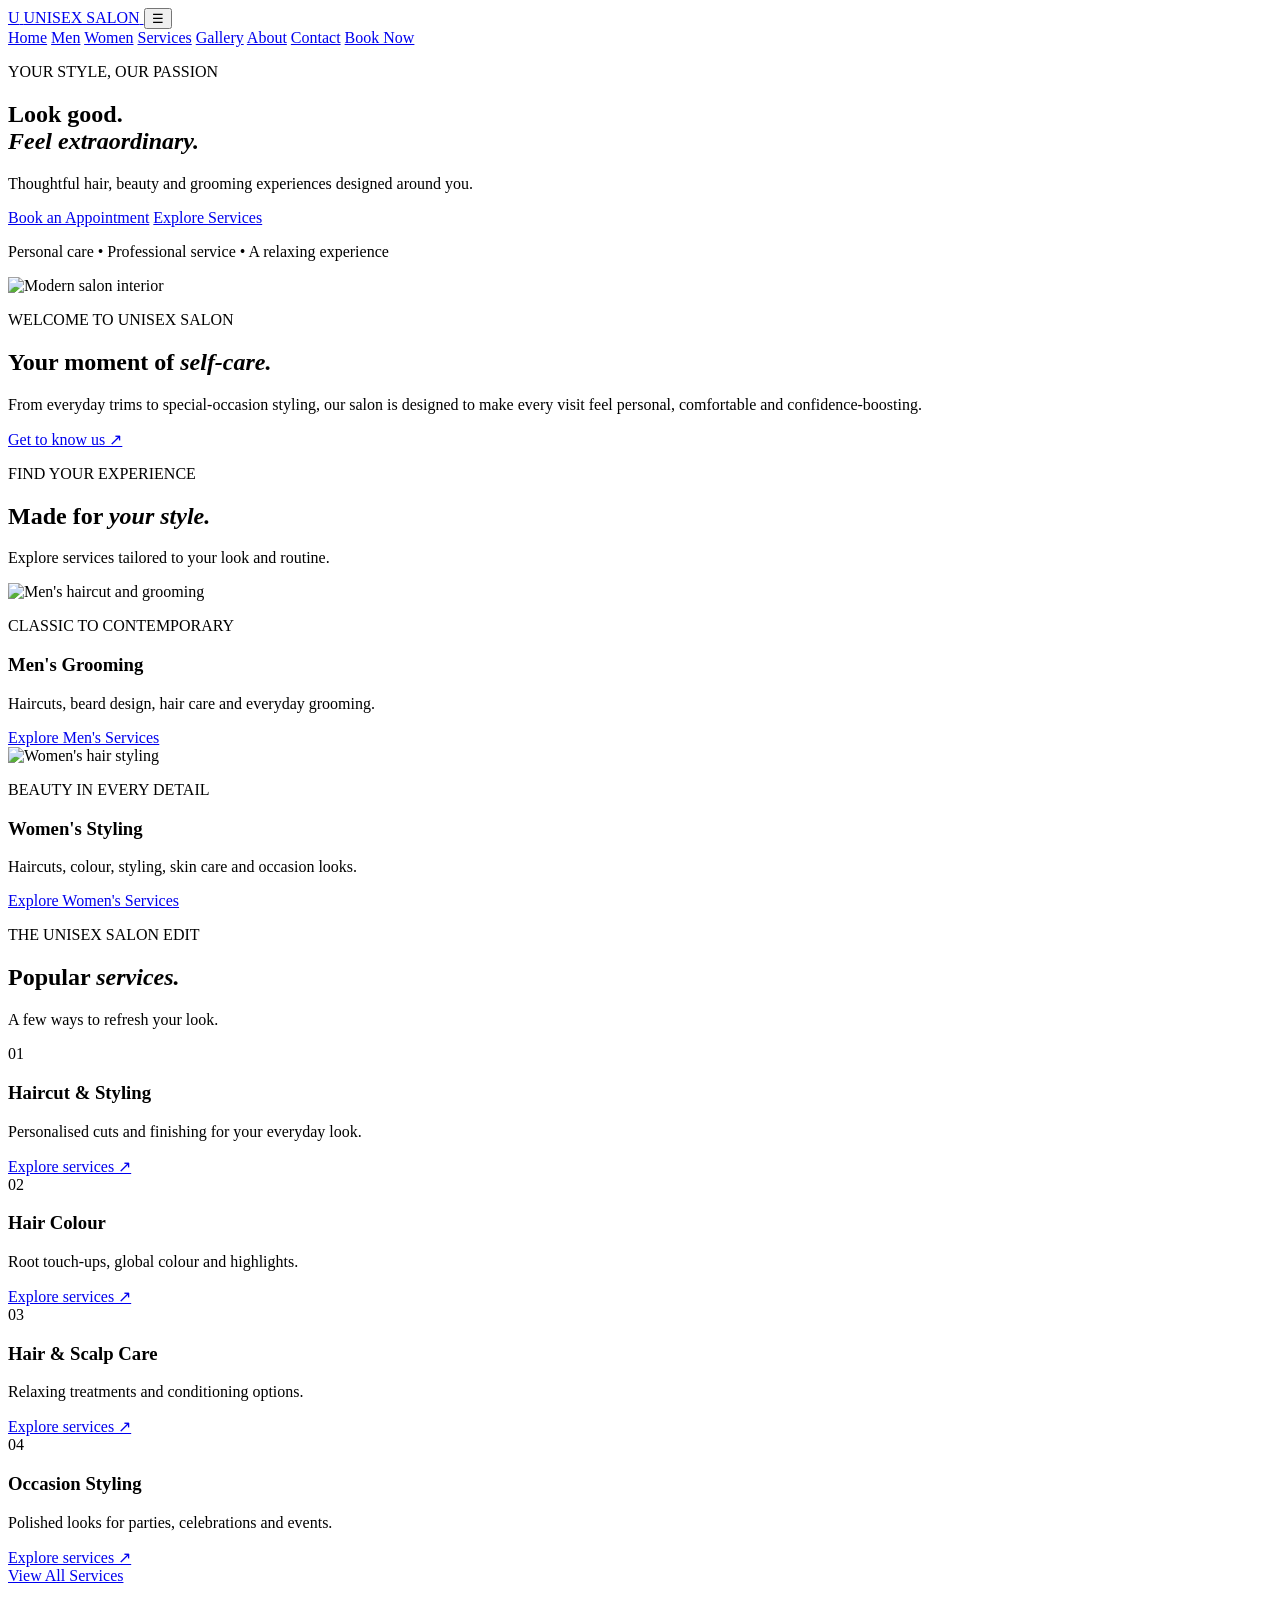
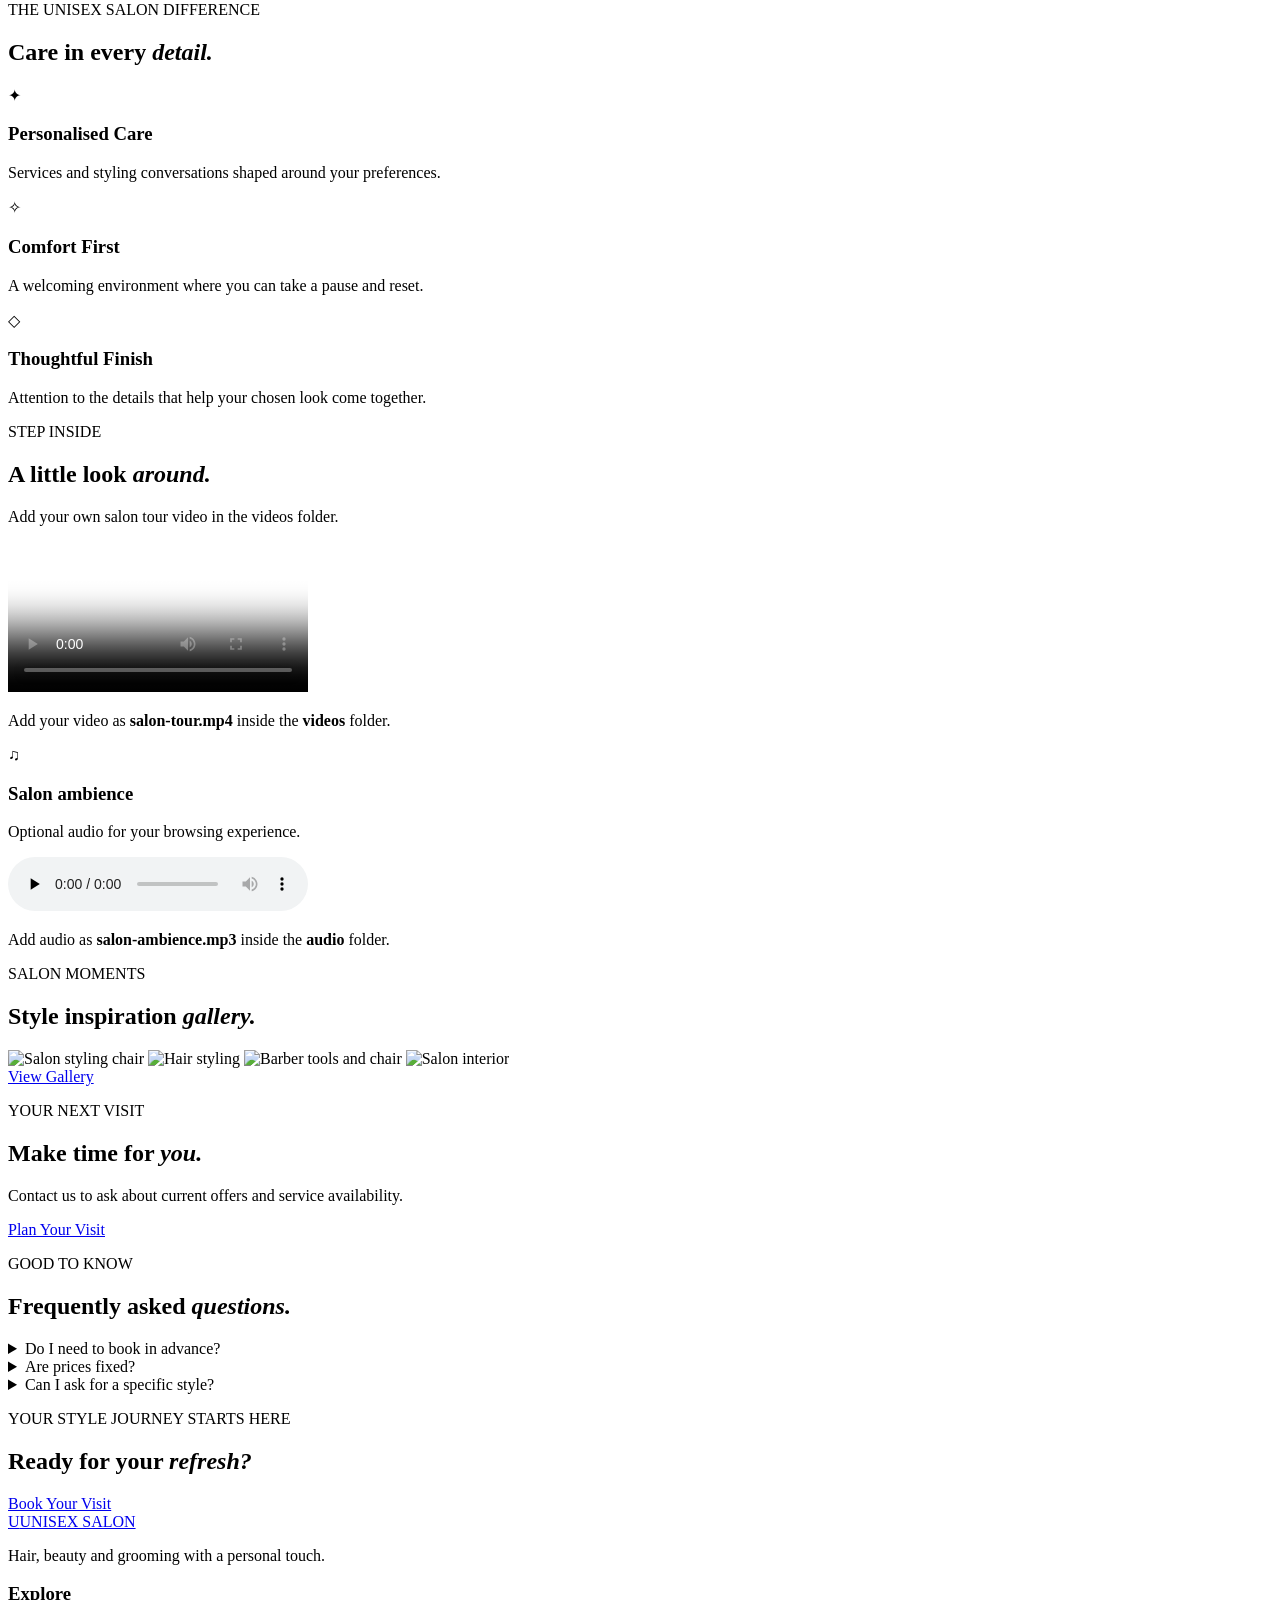
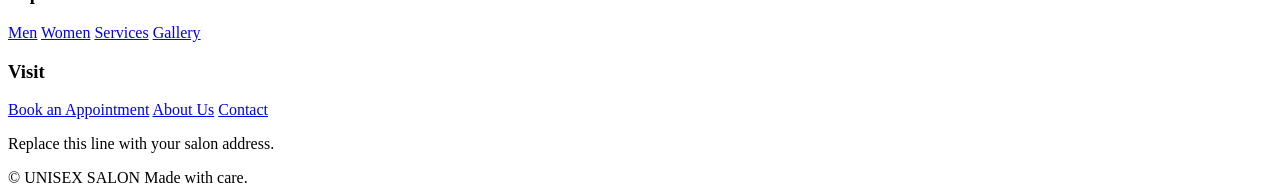
==== index.html @ 88fd53bd "Add initial index.html for UNISEX SALON Initial commit of the UNISEX SALON homepage with layout and " ====
<!DOCTYPE html>
<html lang="en">
<head>
  <meta charset="UTF-8">
  <meta name="viewport" content="width=device-width, initial-scale=1.0">
  <meta name="description" content="Hair, beauty and grooming services at UNISEX SALON.">
  <title>UNISEX SALON | Home</title>
  <link rel="stylesheet" href="style.css">
  <script src="script.js" defer></script>
</head>
<body>

<header class="site-header">
  <nav class="navbar container" aria-label="Main navigation">
    <a class="brand" href="index.html">
      <span class="brand-icon">U</span>
      <span>UNISEX SALON</span>
    </a>

    <button class="menu-toggle" id="menuToggle" aria-label="Open navigation" aria-expanded="false">☰</button>

    <div class="nav-links" id="navLinks">
      <a class="active" href="index.html">Home</a>
      <a href="men.html">Men</a>
      <a href="women.html">Women</a>
      <a href="services.html">Services</a>
      <a href="gallery.html">Gallery</a>
      <a href="about.html">About</a>
      <a href="contact.html">Contact</a>
      <a class="nav-book" href="booking.html">Book Now</a>
    </div>
  </nav>
</header>

<main>
  <section class="hero">
    <div class="hero-content container">
      <div class="hero-copy">
        <p class="eyebrow">YOUR STYLE, OUR PASSION</p>
        <h1>Look good.<br><em>Feel extraordinary.</em></h1>
        <p>Thoughtful hair, beauty and grooming experiences designed around you.</p>
        <div class="hero-buttons">
          <a class="btn btn-primary" href="booking.html">Book an Appointment</a>
          <a class="btn btn-outline" href="services.html">Explore Services</a>
        </div>
        <p class="hero-note">Personal care • Professional service • A relaxing experience</p>
      </div>

      <div class="hero-image">
        <img src="https://images.unsplash.com/photo-1560066984-138dadb4c035?auto=format&fit=crop&w=1100&q=85" alt="Modern salon interior">
      </div>
    </div>
  </section>

  <section class="section-padding container intro-grid">
    <div>
      <p class="eyebrow">WELCOME TO UNISEX SALON</p>
      <h2>Your moment of <em>self-care.</em></h2>
    </div>
    <div>
      <p class="intro-description">From everyday trims to special-occasion styling, our salon is designed to make every visit feel personal, comfortable and confidence-boosting.</p>
      <a class="text-link" href="about.html">Get to know us ↗</a>
    </div>
  </section>

  <section class="section-padding soft-bg">
    <div class="container">
      <div class="section-heading">
        <p class="eyebrow">FIND YOUR EXPERIENCE</p>
        <h2>Made for <em>your style.</em></h2>
        <p>Explore services tailored to your look and routine.</p>
      </div>

      <div class="studio-grid">
        <article class="studio-card">
          <img src="https://images.unsplash.com/photo-1503951914875-452162b0f3f1?auto=format&fit=crop&w=900&q=80" alt="Men's haircut and grooming">
          <div class="studio-content">
            <p class="eyebrow">CLASSIC TO CONTEMPORARY</p>
            <h3>Men's Grooming</h3>
            <p>Haircuts, beard design, hair care and everyday grooming.</p>
            <a class="btn btn-light" href="men.html">Explore Men's Services</a>
          </div>
        </article>

        <article class="studio-card">
          <img src="https://images.unsplash.com/photo-1522337360788-8b13dee7a37e?auto=format&fit=crop&w=900&q=80" alt="Women's hair styling">
          <div class="studio-content">
            <p class="eyebrow">BEAUTY IN EVERY DETAIL</p>
            <h3>Women's Styling</h3>
            <p>Haircuts, colour, styling, skin care and occasion looks.</p>
            <a class="btn btn-light" href="women.html">Explore Women's Services</a>
          </div>
        </article>
      </div>
    </div>
  </section>

  <section class="section-padding container">
    <div class="section-heading">
      <p class="eyebrow">THE UNISEX SALON EDIT</p>
      <h2>Popular <em>services.</em></h2>
      <p>A few ways to refresh your look.</p>
    </div>

    <div class="service-grid">
      <article class="service-card">
        <span class="service-number">01</span>
        <h3>Haircut & Styling</h3>
        <p>Personalised cuts and finishing for your everyday look.</p>
        <a href="services.html" class="text-link">Explore services ↗</a>
      </article>
      <article class="service-card">
        <span class="service-number">02</span>
        <h3>Hair Colour</h3>
        <p>Root touch-ups, global colour and highlights.</p>
        <a href="services.html" class="text-link">Explore services ↗</a>
      </article>
      <article class="service-card">
        <span class="service-number">03</span>
        <h3>Hair & Scalp Care</h3>
        <p>Relaxing treatments and conditioning options.</p>
        <a href="services.html" class="text-link">Explore services ↗</a>
      </article>
      <article class="service-card">
        <span class="service-number">04</span>
        <h3>Occasion Styling</h3>
        <p>Polished looks for parties, celebrations and events.</p>
        <a href="services.html" class="text-link">Explore services ↗</a>
      </article>
    </div>

    <div class="center-action">
      <a class="btn btn-outline-dark" href="services.html">View All Services</a>
    </div>
  </section>

  <section class="section-padding dark-bg">
    <div class="container">
      <div class="section-heading light-heading">
        <p class="eyebrow">THE UNISEX SALON DIFFERENCE</p>
        <h2>Care in every <em>detail.</em></h2>
      </div>

      <div class="benefit-grid">
        <article class="benefit-card">
          <span class="benefit-icon">✦</span>
          <h3>Personalised Care</h3>
          <p>Services and styling conversations shaped around your preferences.</p>
        </article>
        <article class="benefit-card">
          <span class="benefit-icon">✧</span>
          <h3>Comfort First</h3>
          <p>A welcoming environment where you can take a pause and reset.</p>
        </article>
        <article class="benefit-card">
          <span class="benefit-icon">◇</span>
          <h3>Thoughtful Finish</h3>
          <p>Attention to the details that help your chosen look come together.</p>
        </article>
      </div>
    </div>
  </section>

  <section class="section-padding container media-section">
    <div class="section-heading">
      <p class="eyebrow">STEP INSIDE</p>
      <h2>A little look <em>around.</em></h2>
      <p>Add your own salon tour video in the videos folder.</p>
    </div>

    <div class="video-frame">
      <video controls preload="metadata" poster="https://images.unsplash.com/photo-1521590832167-7bcbfaa6381f?auto=format&fit=crop&w=1200&q=80">
        <source src="videos/salon-tour.mp4" type="video/mp4">
        Your browser does not support video.
      </video>
    </div>

    <p class="media-note">Add your video as <strong>salon-tour.mp4</strong> inside the <strong>videos</strong> folder.</p>

    <div class="audio-box">
      <div class="audio-symbol">♫</div>
      <div>
        <h3>Salon ambience</h3>
        <p>Optional audio for your browsing experience.</p>
        <audio controls preload="none">
          <source src="audio/salon-ambience.mp3" type="audio/mpeg">
          Your browser does not support audio.
        </audio>
      </div>
    </div>

    <p class="media-note">Add audio as <strong>salon-ambience.mp3</strong> inside the <strong>audio</strong> folder.</p>
  </section>

  <section class="section-padding soft-bg">
    <div class="container">
      <div class="section-heading">
        <p class="eyebrow">SALON MOMENTS</p>
        <h2>Style inspiration <em>gallery.</em></h2>
      </div>

      <div class="gallery-grid">
        <img src="https://images.unsplash.com/photo-1521590832167-7bcbfaa6381f?auto=format&fit=crop&w=700&q=80" alt="Salon styling chair">
        <img src="https://images.unsplash.com/photo-1522337360788-8b13dee7a37e?auto=format&fit=crop&w=700&q=80" alt="Hair styling">
        <img src="https://images.unsplash.com/photo-1503951914875-452162b0f3f1?auto=format&fit=crop&w=700&q=80" alt="Barber tools and chair">
        <img src="https://images.unsplash.com/photo-1560066984-138dadb4c035?auto=format&fit=crop&w=700&q=80" alt="Salon interior">
      </div>

      <div class="center-action">
        <a class="btn btn-outline-dark" href="gallery.html">View Gallery</a>
      </div>
    </div>
  </section>

  <section class="section-padding container">
    <div class="offer-box">
      <div>
        <p class="eyebrow">YOUR NEXT VISIT</p>
        <h2>Make time for <em>you.</em></h2>
        <p>Contact us to ask about current offers and service availability.</p>
      </div>
      <a class="btn btn-primary" href="booking.html">Plan Your Visit</a>
    </div>
  </section>

  <section class="section-padding container">
    <div class="section-heading">
      <p class="eyebrow">GOOD TO KNOW</p>
      <h2>Frequently asked <em>questions.</em></h2>
    </div>

    <div class="faq-container">
      <details>
        <summary>Do I need to book in advance?</summary>
        <p>Booking ahead is recommended, especially for colour, bridal and occasion services.</p>
      </details>
      <details>
        <summary>Are prices fixed?</summary>
        <p>Prices can vary by hair length, product use and service complexity. Confirm the final price with the salon before starting.</p>
      </details>
      <details>
        <summary>Can I ask for a specific style?</summary>
        <p>Yes. Bring a reference photo and discuss the result you want with your stylist.</p>
      </details>
    </div>
  </section>

  <section class="final-cta">
    <div class="container">
      <p class="eyebrow">YOUR STYLE JOURNEY STARTS HERE</p>
      <h2>Ready for your <em>refresh?</em></h2>
      <a class="btn btn-light" href="booking.html">Book Your Visit</a>
    </div>
  </section>
</main>

<footer class="site-footer">
  <div class="container footer-grid">
    <div class="footer-brand">
      <a class="brand" href="index.html"><span class="brand-icon">U</span><span>UNISEX SALON</span></a>
      <p>Hair, beauty and grooming with a personal touch.</p>
    </div>
    <div>
      <h3>Explore</h3>
      <a href="men.html">Men</a>
      <a href="women.html">Women</a>
      <a href="services.html">Services</a>
      <a href="gallery.html">Gallery</a>
    </div>
    <div>
      <h3>Visit</h3>
      <a href="booking.html">Book an Appointment</a>
      <a href="about.html">About Us</a>
      <a href="contact.html">Contact</a>
      <p>Replace this line with your salon address.</p>
    </div>
  </div>
  <div class="container footer-bottom">
    <span>© <span id="currentYear"></span> UNISEX SALON</span>
    <span>Made with care.</span>
  </div>
</footer>

</body>
</html>
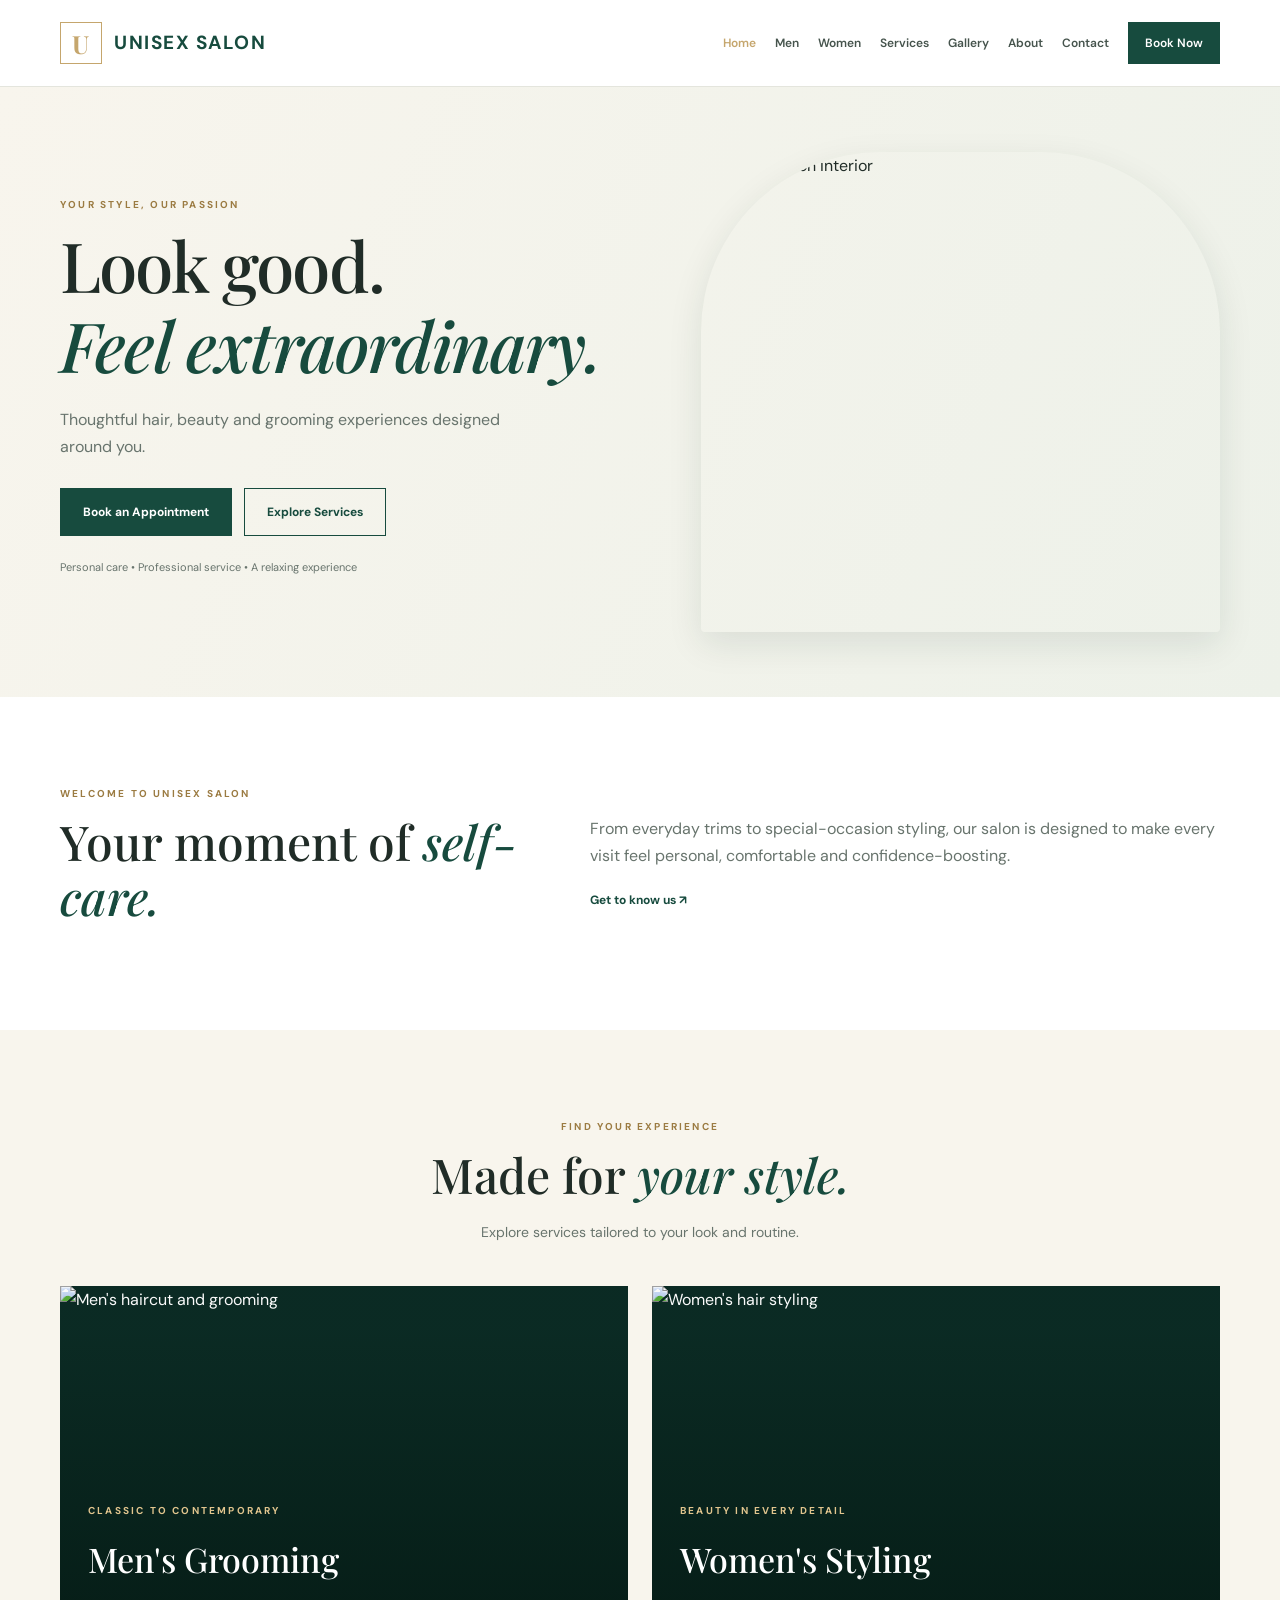
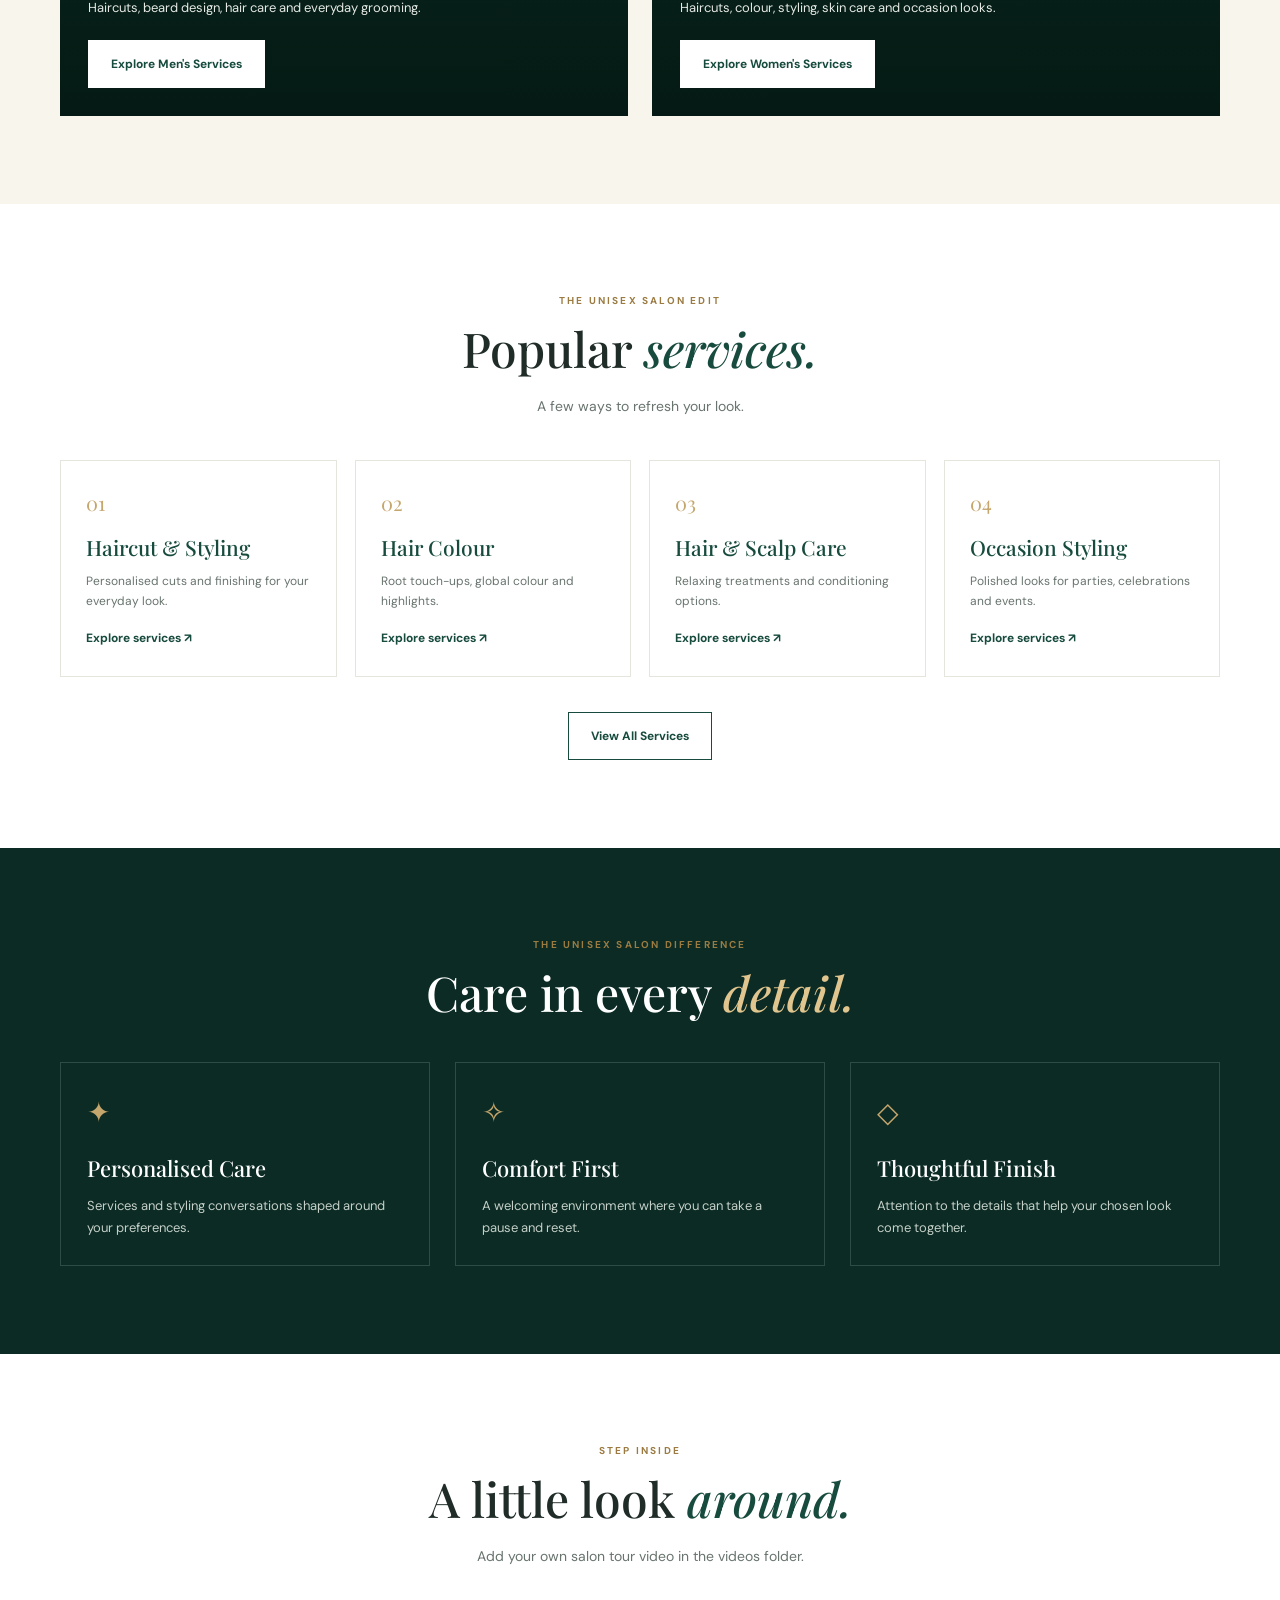
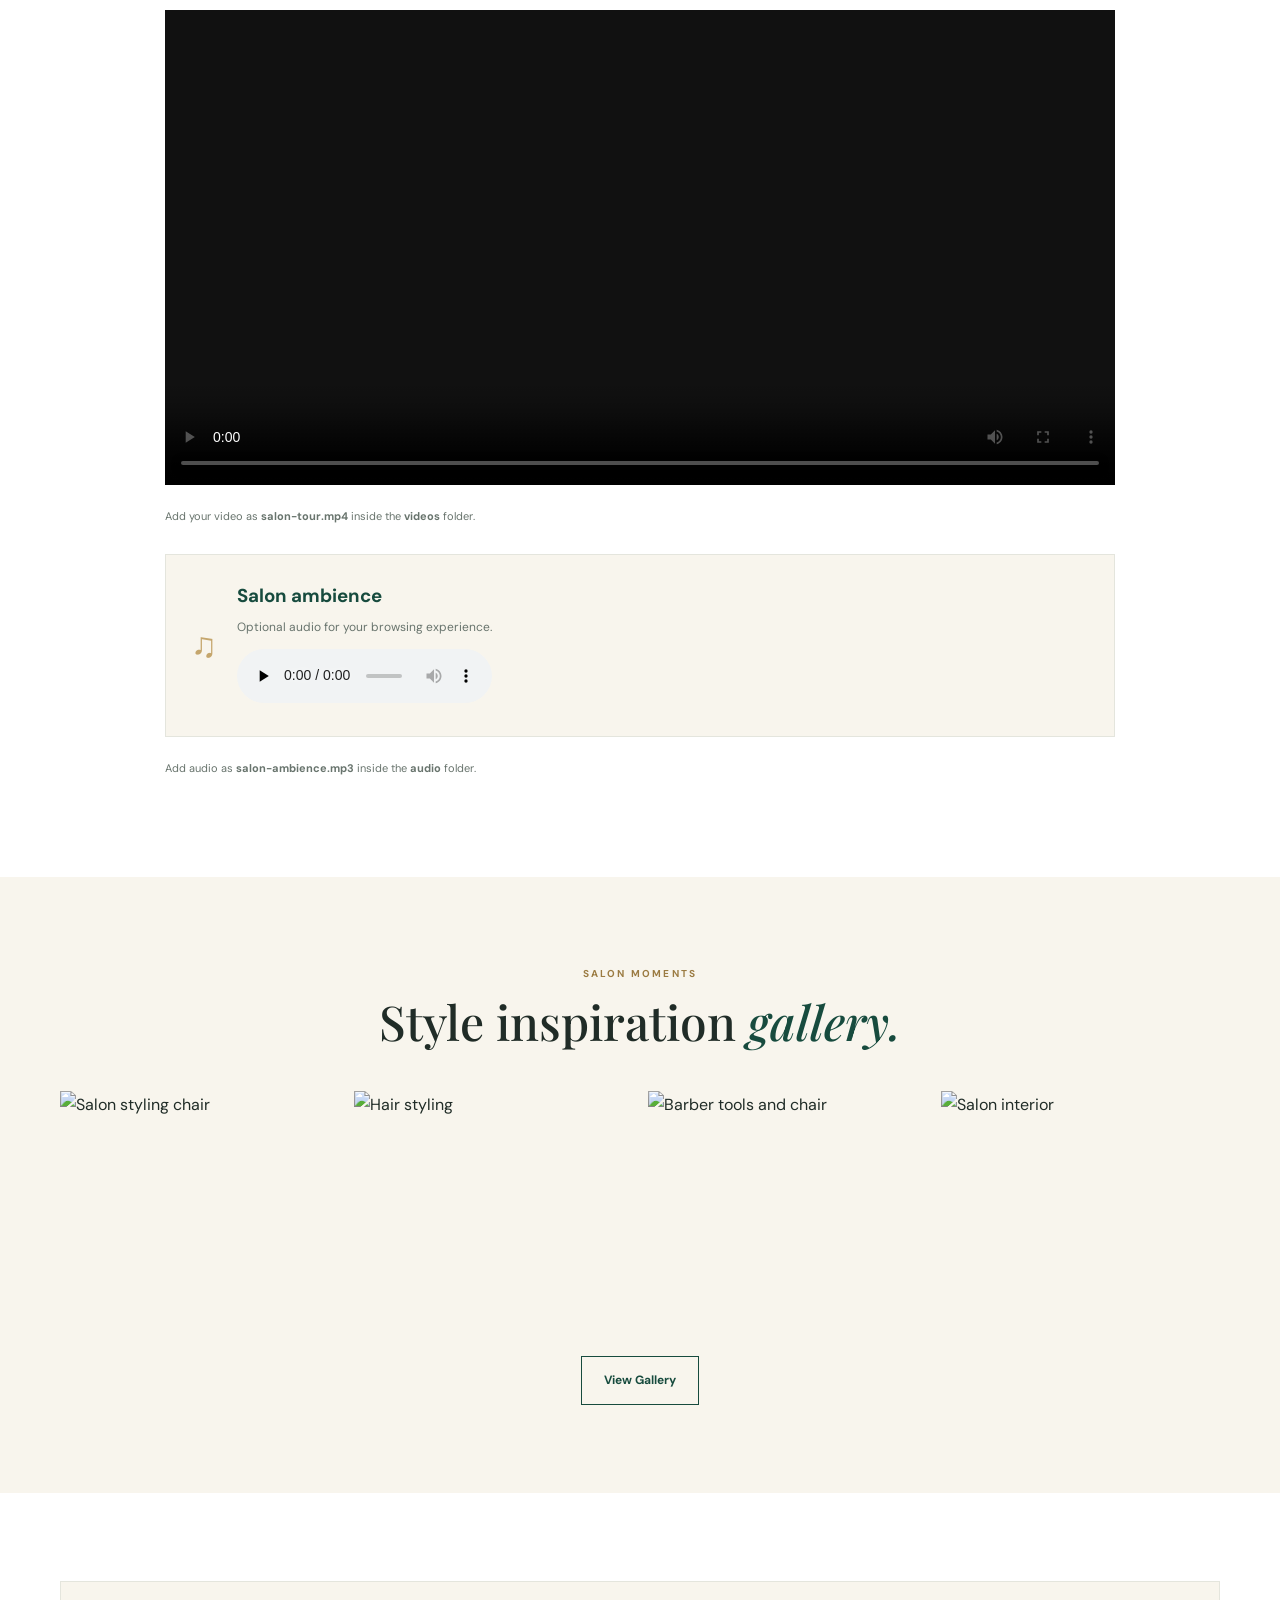
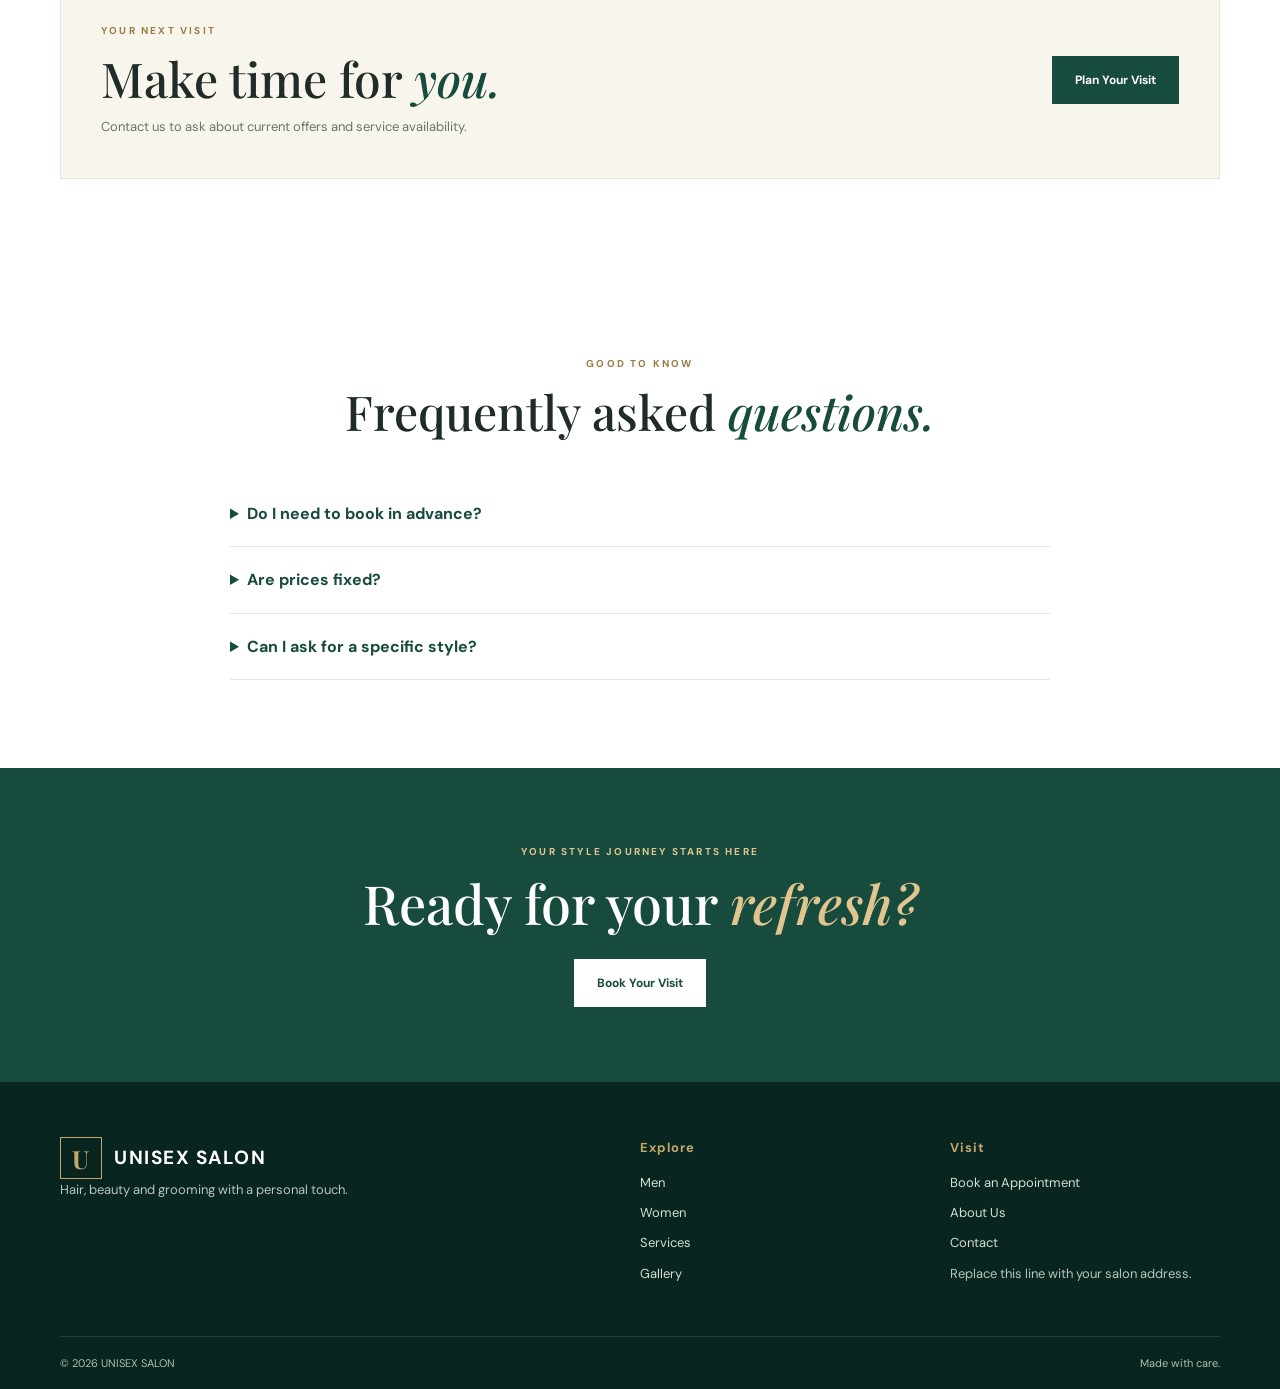
==== commit d1392017: "Change video and audio sources to external URLs Updated video and audio sources to use external link" ====
--- a/index.html
+++ b/index.html
@@ -169,8 +169,8 @@
     </div>
 
     <div class="video-frame">
-      <video controls preload="metadata" poster="https://images.unsplash.com/photo-1521590832167-7bcbfaa6381f?auto=format&fit=crop&w=1200&q=80">
-        <source src="videos/salon-tour.mp4" type="video/mp4">
+      <video controls preload="metadata" poster="https://www.pexels.com/download/video/7424085/">
+        <source src="https://www.pexels.com/download/video/7424085/" type="video/mp4">
         Your browser does not support video.
       </video>
     </div>
@@ -183,7 +183,7 @@
         <h3>Salon ambience</h3>
         <p>Optional audio for your browsing experience.</p>
         <audio controls preload="none">
-          <source src="audio/salon-ambience.mp3" type="audio/mpeg">
+          <source src="https://pixabay.com/users/the_mountain-3616498/" type="audio/mpeg">
           Your browser does not support audio.
         </audio>
       </div>
--- a/style.css
+++ b/style.css
@@ -0,0 +1,1138 @@
+@import url('https://fonts.googleapis.com/css2?family=DM+Sans:wght@400;500;600;700&family=Playfair+Display:ital,wght@0,500;0,600;0,700;1,500;1,600&display=swap');
+
+:root {
+  --green: #174b3e;
+  --green-dark: #0b2b24;
+  --gold: #c5a66d;
+  --cream: #f8f5ed;
+  --white: #ffffff;
+  --ink: #202c27;
+  --muted: #68746d;
+  --line: #e4e5dd;
+  --shadow: 0 12px 35px rgba(18, 48, 38, 0.10);
+}
+
+* {
+  box-sizing: border-box;
+}
+
+html {
+  scroll-behavior: smooth;
+}
+
+body {
+  margin: 0;
+  font-family: 'DM Sans', sans-serif;
+  color: var(--ink);
+  background: var(--white);
+  line-height: 1.7;
+}
+
+img,
+video {
+  display: block;
+  max-width: 100%;
+}
+
+img {
+  object-fit: cover;
+}
+
+a {
+  color: inherit;
+  text-decoration: none;
+}
+
+button,
+input,
+select,
+textarea {
+  font: inherit;
+}
+
+.container {
+  width: min(1160px, calc(100% - 48px));
+  margin-inline: auto;
+}
+
+.section-padding {
+  padding-top: 88px;
+  padding-bottom: 88px;
+}
+
+.soft-bg {
+  background: var(--cream);
+}
+
+.dark-bg {
+  background: var(--green-dark);
+  color: var(--white);
+}
+
+.site-header {
+  position: sticky;
+  top: 0;
+  z-index: 100;
+  background: rgba(255, 255, 255, 0.97);
+  border-bottom: 1px solid var(--line);
+  backdrop-filter: blur(12px);
+}
+
+.navbar {
+  min-height: 86px;
+  display: flex;
+  align-items: center;
+  justify-content: space-between;
+  gap: 25px;
+}
+
+.brand {
+  display: inline-flex;
+  align-items: center;
+  gap: 12px;
+  flex-shrink: 0;
+  color: var(--green);
+  font-size: 19px;
+  font-weight: 700;
+  letter-spacing: 1.5px;
+}
+
+.brand-icon {
+  display: grid;
+  place-items: center;
+  width: 42px;
+  height: 42px;
+  border: 1px solid var(--gold);
+  color: var(--gold);
+  font-family: 'Playfair Display', serif;
+  font-size: 25px;
+}
+
+.nav-links {
+  display: flex;
+  align-items: center;
+  gap: 19px;
+}
+
+.nav-links > a {
+  font-size: 12px;
+  font-weight: 600;
+  color: #46544d;
+  transition: color 0.2s ease;
+}
+
+.nav-links > a:hover,
+.nav-links > a.active {
+  color: var(--gold);
+}
+
+.nav-links .nav-book {
+  padding: 11px 17px;
+  background: var(--green);
+  color: var(--white);
+}
+
+.nav-links .nav-book:hover,
+.nav-links .nav-book.active {
+  background: var(--green-dark);
+  color: var(--white);
+}
+
+.menu-toggle {
+  display: none;
+  background: transparent;
+  border: 1px solid var(--line);
+  color: var(--green);
+  padding: 7px 12px;
+  font-size: 22px;
+  cursor: pointer;
+}
+
+.hero {
+  background: linear-gradient(115deg, #f8f5ed, #edf1e9);
+  overflow: hidden;
+}
+
+.hero-content {
+  min-height: 610px;
+  display: grid;
+  grid-template-columns: 1fr 0.9fr;
+  align-items: center;
+  gap: 65px;
+  padding-top: 55px;
+  padding-bottom: 55px;
+}
+
+.hero-copy {
+  padding: 20px 0;
+}
+
+.eyebrow {
+  margin: 0 0 12px;
+  color: #9b7b42;
+  font-size: 10px;
+  font-weight: 700;
+  letter-spacing: 2.2px;
+  text-transform: uppercase;
+}
+
+h1,
+h2,
+h3,
+p {
+  margin-top: 0;
+}
+
+h1,
+h2 {
+  font-family: 'Playfair Display', serif;
+  font-weight: 500;
+  line-height: 1.15;
+}
+
+.hero h1,
+.page-hero h1 {
+  margin-bottom: 22px;
+  font-size: clamp(44px, 5.4vw, 74px);
+  letter-spacing: -1.8px;
+}
+
+h1 em,
+h2 em {
+  color: var(--green);
+  font-weight: 500;
+}
+
+.dark-bg h2 em,
+.final-cta h2 em {
+  color: #e1c58e;
+}
+
+.hero-copy > p:not(.eyebrow):not(.hero-note) {
+  max-width: 480px;
+  color: var(--muted);
+}
+
+.hero-image {
+  height: 480px;
+  overflow: hidden;
+  border-radius: 180px 180px 4px 4px;
+  box-shadow: var(--shadow);
+}
+
+.hero-image img {
+  width: 100%;
+  height: 100%;
+}
+
+.hero-buttons {
+  display: flex;
+  flex-wrap: wrap;
+  gap: 12px;
+  margin-top: 27px;
+}
+
+.btn {
+  display: inline-flex;
+  align-items: center;
+  justify-content: center;
+  padding: 13px 22px;
+  border: 1px solid transparent;
+  font-size: 12px;
+  font-weight: 700;
+  cursor: pointer;
+  transition: transform 0.2s ease, background 0.2s ease;
+}
+
+.btn:hover {
+  transform: translateY(-2px);
+}
+
+.btn-primary {
+  background: var(--green);
+  color: var(--white);
+}
+
+.btn-primary:hover {
+  background: var(--green-dark);
+}
+
+.btn-outline {
+  border-color: var(--green);
+  color: var(--green);
+  background: transparent;
+}
+
+.btn-outline-dark {
+  border-color: var(--green);
+  color: var(--green);
+  background: transparent;
+}
+
+.btn-light {
+  background: var(--white);
+  color: var(--green);
+}
+
+.hero-note,
+.media-note {
+  margin-top: 22px;
+  color: var(--muted);
+  font-size: 11px;
+}
+
+.intro-grid {
+  display: grid;
+  grid-template-columns: 0.85fr 1.15fr;
+  gap: 65px;
+  align-items: center;
+}
+
+h2 {
+  margin-bottom: 18px;
+  font-size: clamp(32px, 4vw, 48px);
+}
+
+.intro-description {
+  color: var(--muted);
+}
+
+.text-link {
+  color: var(--green);
+  font-size: 12px;
+  font-weight: 700;
+}
+
+.section-heading {
+  max-width: 720px;
+  margin: 0 auto 42px;
+  text-align: center;
+}
+
+.section-heading > p:not(.eyebrow) {
+  color: var(--muted);
+  font-size: 14px;
+}
+
+.light-heading h2,
+.light-heading p:not(.eyebrow) {
+  color: var(--white);
+}
+
+.studio-grid {
+  display: grid;
+  grid-template-columns: repeat(2, minmax(0, 1fr));
+  gap: 24px;
+}
+
+.studio-card {
+  position: relative;
+  min-height: 430px;
+  overflow: hidden;
+  background: var(--green-dark);
+  color: var(--white);
+}
+
+.studio-card::after {
+  position: absolute;
+  inset: 0;
+  content: "";
+  background: linear-gradient(0deg, rgba(4, 24, 18, 0.92), rgba(4, 24, 18, 0.02) 90%);
+}
+
+.studio-card > img {
+  position: absolute;
+  inset: 0;
+  width: 100%;
+  height: 100%;
+  transition: transform 0.5s ease;
+}
+
+.studio-card:hover > img {
+  transform: scale(1.04);
+}
+
+.studio-content {
+  position: absolute;
+  z-index: 1;
+  right: 28px;
+  bottom: 28px;
+  left: 28px;
+}
+
+.studio-content h3 {
+  margin-bottom: 8px;
+  font-family: 'Playfair Display', serif;
+  font-size: 34px;
+  font-weight: 500;
+}
+
+.studio-content p:not(.eyebrow) {
+  max-width: 420px;
+  color: #e5e9e4;
+  font-size: 13px;
+}
+
+.studio-content .eyebrow {
+  color: #e1c58e;
+}
+
+.studio-content .btn {
+  margin-top: 8px;
+}
+
+.service-grid {
+  display: grid;
+  grid-template-columns: repeat(4, minmax(0, 1fr));
+  gap: 18px;
+}
+
+.service-grid-spaced {
+  margin-top: 50px;
+}
+
+.service-card {
+  min-height: 190px;
+  padding: 25px;
+  border: 1px solid var(--line);
+  background: var(--white);
+  transition: transform 0.2s ease, box-shadow 0.2s ease;
+}
+
+.service-card:hover {
+  transform: translateY(-4px);
+  box-shadow: var(--shadow);
+}
+
+.service-number {
+  display: inline-block;
+  margin-bottom: 14px;
+  color: var(--gold);
+  font-family: 'Playfair Display', serif;
+  font-size: 20px;
+}
+
+.service-card h3 {
+  margin-bottom: 9px;
+  color: var(--green);
+  font-family: 'Playfair Display', serif;
+  font-size: 21px;
+  font-weight: 500;
+  line-height: 1.3;
+}
+
+.service-card p {
+  margin-bottom: 12px;
+  color: var(--muted);
+  font-size: 12px;
+}
+
+.center-action {
+  display: flex;
+  justify-content: center;
+  flex-wrap: wrap;
+  gap: 12px;
+  margin-top: 35px;
+}
+
+.benefit-grid {
+  display: grid;
+  grid-template-columns: repeat(3, minmax(0, 1fr));
+  gap: 25px;
+}
+
+.benefit-card {
+  padding: 26px;
+  border: 1px solid rgba(255, 255, 255, 0.15);
+}
+
+.benefit-icon {
+  color: var(--gold);
+  font-size: 28px;
+}
+
+.benefit-card h3 {
+  margin: 13px 0 8px;
+  font-family: 'Playfair Display', serif;
+  font-size: 22px;
+  font-weight: 500;
+}
+
+.benefit-card p {
+  margin-bottom: 0;
+  color: #c5d0c8;
+  font-size: 13px;
+}
+
+.media-section {
+  max-width: 950px;
+}
+
+.video-frame {
+  overflow: hidden;
+  background: #111;
+}
+
+.video-frame video {
+  width: 100%;
+  max-height: 540px;
+}
+
+.audio-box {
+  display: flex;
+  align-items: center;
+  gap: 20px;
+  margin-top: 28px;
+  padding: 25px;
+  border: 1px solid var(--line);
+  background: var(--cream);
+}
+
+.audio-symbol {
+  color: var(--gold);
+  font-size: 35px;
+}
+
+.audio-box h3 {
+  margin-bottom: 5px;
+  color: var(--green);
+}
+
+.audio-box p {
+  margin-bottom: 12px;
+  color: var(--muted);
+  font-size: 12px;
+}
+
+.audio-box audio {
+  width: min(100%, 360px);
+}
+
+.gallery-grid,
+.gallery-large {
+  display: grid;
+  grid-template-columns: repeat(4, minmax(0, 1fr));
+  gap: 15px;
+}
+
+.gallery-grid img {
+  width: 100%;
+  height: 230px;
+}
+
+.gallery-large {
+  grid-template-columns: repeat(3, minmax(0, 1fr));
+}
+
+.gallery-large img {
+  width: 100%;
+  height: 300px;
+}
+
+.offer-box {
+  display: flex;
+  align-items: center;
+  justify-content: space-between;
+  gap: 30px;
+  padding: 40px;
+  border: 1px solid var(--line);
+  background: var(--cream);
+}
+
+.offer-box h2 {
+  margin-bottom: 10px;
+}
+
+.offer-box p:not(.eyebrow) {
+  margin-bottom: 0;
+  color: var(--muted);
+  font-size: 13px;
+}
+
+.faq-container {
+  max-width: 820px;
+  margin: auto;
+}
+
+.faq-container details {
+  padding: 19px 0;
+  border-bottom: 1px solid var(--line);
+}
+
+.faq-container summary {
+  color: var(--green);
+  font-weight: 700;
+  cursor: pointer;
+}
+
+.faq-container details p {
+  margin: 12px 0 0;
+  color: var(--muted);
+  font-size: 14px;
+}
+
+.final-cta {
+  padding: 75px 20px;
+  background: var(--green);
+  color: var(--white);
+  text-align: center;
+}
+
+.final-cta .eyebrow {
+  color: #e1c58e;
+}
+
+.final-cta h2 {
+  margin: 10px 0 25px;
+  color: var(--white);
+  font-size: clamp(34px, 5vw, 54px);
+}
+
+.site-footer {
+  padding: 55px 0 0;
+  background: #09251f;
+  color: var(--white);
+}
+
+.footer-grid {
+  display: grid;
+  grid-template-columns: 2fr 1fr 1fr;
+  gap: 40px;
+  padding-bottom: 38px;
+}
+
+.footer-brand .brand {
+  color: var(--white);
+}
+
+.footer-brand p,
+.site-footer p {
+  max-width: 320px;
+  color: #b7c5bd;
+  font-size: 13px;
+}
+
+.site-footer h3 {
+  color: var(--gold);
+  font-size: 13px;
+  letter-spacing: 1px;
+}
+
+.site-footer .footer-grid > div:not(:first-child) > a {
+  display: block;
+  margin: 8px 0;
+  color: #d5ddd7;
+  font-size: 13px;
+}
+
+.site-footer a:hover {
+  color: var(--gold);
+}
+
+.footer-bottom {
+  display: flex;
+  justify-content: space-between;
+  gap: 20px;
+  padding-top: 17px;
+  padding-bottom: 17px;
+  border-top: 1px solid rgba(255, 255, 255, 0.13);
+  color: #aebdb4;
+  font-size: 11px;
+}
+
+.page-hero {
+  padding: 90px 0;
+  background: linear-gradient(115deg, #f3f0e6, #e5ece5);
+}
+
+.page-hero h1 {
+  max-width: 760px;
+}
+
+.page-hero p:not(.eyebrow) {
+  max-width: 650px;
+  margin-bottom: 25px;
+  color: var(--muted);
+}
+
+.page-hero-women {
+  background: linear-gradient(115deg, #f6efe9, #e7eee7);
+}
+
+.content-grid {
+  display: grid;
+  grid-template-columns: 1fr 1fr;
+  align-items: center;
+  gap: 60px;
+}
+
+.feature-image {
+  width: 100%;
+  height: 430px;
+  border-radius: 160px 160px 3px 3px;
+}
+
+.notice {
+  margin-top: 28px;
+  padding: 15px 18px;
+  border-left: 3px solid var(--gold);
+  background: #f2ead7;
+  color: #665536;
+  font-size: 13px;
+}
+
+.table-wrap {
+  overflow-x: auto;
+  border: 1px solid var(--line);
+  background: var(--white);
+}
+
+.price-table {
+  width: 100%;
+  min-width: 600px;
+  border-collapse: collapse;
+}
+
+.price-table th {
+  background: var(--green);
+  color: var(--white);
+  text-align: left;
+  font-size: 12px;
+  letter-spacing: 0.6px;
+}
+
+.price-table th,
+.price-table td {
+  padding: 17px 20px;
+  border-bottom: 1px solid var(--line);
+}
+
+.price-table td {
+  font-size: 13px;
+}
+
+.price-table tr:last-child td {
+  border-bottom: 0;
+}
+
+.booking-layout {
+  display: grid;
+  grid-template-columns: 0.8fr 1.2fr;
+  align-items: start;
+  gap: 70px;
+}
+
+.booking-form {
+  padding: 32px;
+  border: 1px solid var(--line);
+  background: var(--white);
+  box-shadow: var(--shadow);
+}
+
+.booking-form h2 {
+  font-size: 30px;
+}
+
+.booking-form label {
+  display: block;
+  margin: 15px 0 6px;
+  color: var(--green);
+  font-size: 12px;
+  font-weight: 700;
+}
+
+.booking-form input,
+.booking-form select,
+.booking-form textarea {
+  width: 100%;
+  padding: 12px 13px;
+  border: 1px solid #d9ded8;
+  border-radius: 3px;
+  background: #fffefa;
+  color: var(--ink);
+}
+
+.booking-form input:focus,
+.booking-form select:focus,
+.booking-form textarea:focus {
+  outline: 2px solid #d8c08f;
+  border-color: var(--gold);
+}
+
+.form-submit {
+  width: 100%;
+  margin-top: 20px;
+}
+
+.form-message {
+  color: var(--green);
+  font-size: 13px;
+}
+
+.contact-detail {
+  padding: 15px 0;
+  border-bottom: 1px solid var(--line);
+}
+
+.contact-detail strong {
+  color: var(--green);
+}
+
+.contact-detail p {
+  margin: 5px 0;
+  color: var(--muted);
+  font-size: 14px;
+}
+
+
+/* UNISEX SALON - BOOKING PAGE */
+
+.booking-section {
+    max-width: 1100px;
+    margin: 50px auto;
+    padding: 24px;
+}
+
+.booking-heading {
+    text-align: center;
+    margin-bottom: 35px;
+}
+
+.booking-heading h1 {
+    font-size: clamp(32px, 5vw, 52px);
+    margin: 15px 0;
+}
+
+.booking-heading p {
+    line-height: 1.8;
+}
+
+.booking-heading p:first-child {
+    color: #d4af37;
+    letter-spacing: 3px;
+    font-weight: bold;
+}
+
+.booking-layout {
+    display: grid;
+    grid-template-columns: 0.8fr 1.5fr;
+    gap: 25px;
+}
+
+.booking-info,
+.booking-card {
+    background: #171714;
+    color: #f7f2e8;
+    border: 1px solid #51472d;
+    border-radius: 20px;
+    padding: 28px;
+}
+
+.booking-info {
+    background: linear-gradient(145deg, #29251b, #11110f);
+}
+
+.booking-info h2 {
+    color: #e0c36a;
+}
+
+.booking-info h3 {
+    color: #f0d98b;
+    margin-top: 25px;
+}
+
+.booking-card h2 {
+    font-size: 28px;
+}
+
+.booking-card > p {
+    line-height: 1.7;
+    color: #c5c0b5;
+}
+
+.booking-fields {
+    display: grid;
+    grid-template-columns: 1fr 1fr;
+    gap: 22px 18px;
+}
+
+.booking-field {
+    min-width: 0;
+}
+
+.booking-field.full {
+    grid-column: 1 / -1;
+}
+
+.booking-field label {
+    display: block;
+    margin-bottom: 9px;
+    font-weight: bold;
+    color: #f0d98b;
+}
+
+.booking-field input,
+.booking-field select,
+.booking-field textarea {
+    box-sizing: border-box;
+    display: block;
+    width: 100%;
+    padding: 15px;
+    border: 1px solid #514c3e;
+    border-radius: 10px;
+    background: #0c0c0b;
+    color: #fff;
+    font: inherit;
+    font-size: 16px;
+}
+
+.booking-field input:focus,
+.booking-field select:focus,
+.booking-field textarea:focus {
+    outline: 2px solid #d4af37;
+    border-color: #d4af37;
+}
+
+.booking-field input::placeholder,
+.booking-field textarea::placeholder {
+    color: #99958b;
+}
+
+.booking-field select option {
+    background: #171714;
+    color: #fff;
+}
+
+.booking-field textarea {
+    min-height: 130px;
+    resize: vertical;
+}
+
+.booking-submit {
+    width: 100%;
+    padding: 17px;
+    margin-top: 25px;
+    border: none;
+    border-radius: 10px;
+    background: linear-gradient(100deg, #c4a34a, #f0d98b);
+    color: #17130a;
+    font-size: 16px;
+    font-weight: bold;
+    cursor: pointer;
+}
+
+.booking-submit:hover {
+    filter: brightness(1.1);
+}
+
+@media (max-width: 700px) {
+    .booking-section {
+        margin: 25px auto;
+        padding: 16px;
+    }
+
+    .booking-layout {
+        grid-template-columns: 1fr;
+    }
+
+    .booking-info,
+    .booking-card {
+        padding: 20px;
+    }
+
+    .booking-fields {
+        grid-template-columns: 1fr;
+    }
+
+    .booking-field.full {
+        grid-column: auto;
+    }
+}
+
+
+@media (max-width: 1000px) {
+  .nav-links {
+    gap: 12px;
+    font-size: 12px;
+  }
+
+  .service-grid {
+    grid-template-columns: repeat(2, minmax(0, 1fr));
+  }
+
+  .hero-content {
+    gap: 30px;
+  }
+
+  .hero-image {
+    height: 430px;
+  }
+
+  .gallery-grid {
+    grid-template-columns: repeat(2, minmax(0, 1fr));
+  }
+}
+
+@media (max-width: 760px) {
+  .container {
+    width: min(100% - 30px, 600px);
+  }
+
+  .navbar {
+    min-height: 72px;
+    flex-wrap: wrap;
+  }
+
+  .menu-toggle {
+    display: block;
+  }
+
+  .nav-links {
+    display: none;
+    width: 100%;
+    padding: 5px 0 18px;
+    flex-direction: column;
+    align-items: stretch;
+    gap: 4px;
+  }
+
+  .nav-links.open {
+    display: flex;
+  }
+
+  .nav-links > a:not(.nav-book) {
+    padding: 10px 4px;
+  }
+
+  .nav-book {
+    text-align: center;
+  }
+
+  .hero {
+    background: #f7f3e9;
+  }
+
+  .hero-content {
+    min-height: auto;
+    grid-template-columns: 1fr;
+    gap: 30px;
+    padding-top: 58px;
+  }
+
+  .hero h1,
+  .page-hero h1 {
+    font-size: clamp(42px, 12vw, 62px);
+  }
+
+  .hero-image {
+    width: 100%;
+    max-width: 480px;
+    height: 350px;
+    margin: auto;
+    border-radius: 130px 130px 4px 4px;
+  }
+
+  .section-padding {
+    padding-top: 65px;
+    padding-bottom: 65px;
+  }
+
+  .intro-grid,
+  .content-grid,
+  .booking-layout {
+    grid-template-columns: 1fr;
+    gap: 28px;
+  }
+
+  .studio-grid {
+    grid-template-columns: 1fr;
+  }
+
+  .studio-card {
+    min-height: 410px;
+  }
+
+  .benefit-grid {
+    grid-template-columns: 1fr;
+  }
+
+  .gallery-grid,
+  .gallery-large {
+    grid-template-columns: repeat(2, minmax(0, 1fr));
+  }
+
+  .gallery-grid img,
+  .gallery-large img {
+    height: 220px;
+  }
+
+  .offer-box {
+    align-items: flex-start;
+    flex-direction: column;
+    padding: 30px 24px;
+  }
+
+  .footer-grid {
+    grid-template-columns: 1fr 1fr;
+    gap: 25px;
+  }
+
+  .footer-brand {
+    grid-column: 1 / -1;
+  }
+
+  .page-hero {
+    padding: 70px 0;
+  }
+
+  .feature-image {
+    height: 330px;
+    max-width: 500px;
+  }
+
+  .booking-form {
+    padding: 23px;
+  }
+
+  .audio-box {
+    align-items: flex-start;
+    padding: 18px;
+  }
+
+  .footer-bottom {
+    flex-direction: column;
+    gap: 5px;
+  }
+}
+
+@media (max-width: 420px) {
+  .service-grid {
+    grid-template-columns: 1fr;
+  }
+
+  .hero-buttons .btn {
+    width: 100%;
+  }
+
+  .gallery-grid,
+  .gallery-large {
+    grid-template-columns: 1fr;
+  }
+
+  .gallery-grid img,
+  .gallery-large img {
+    height: 260px;
+  }
+
+  .footer-grid {
+    grid-template-columns: 1fr;
+  }
+
+  .footer-brand {
+    grid-column: auto;
+  }
+
+  .audio-box {
+    flex-direction: column;
+  }
+}
